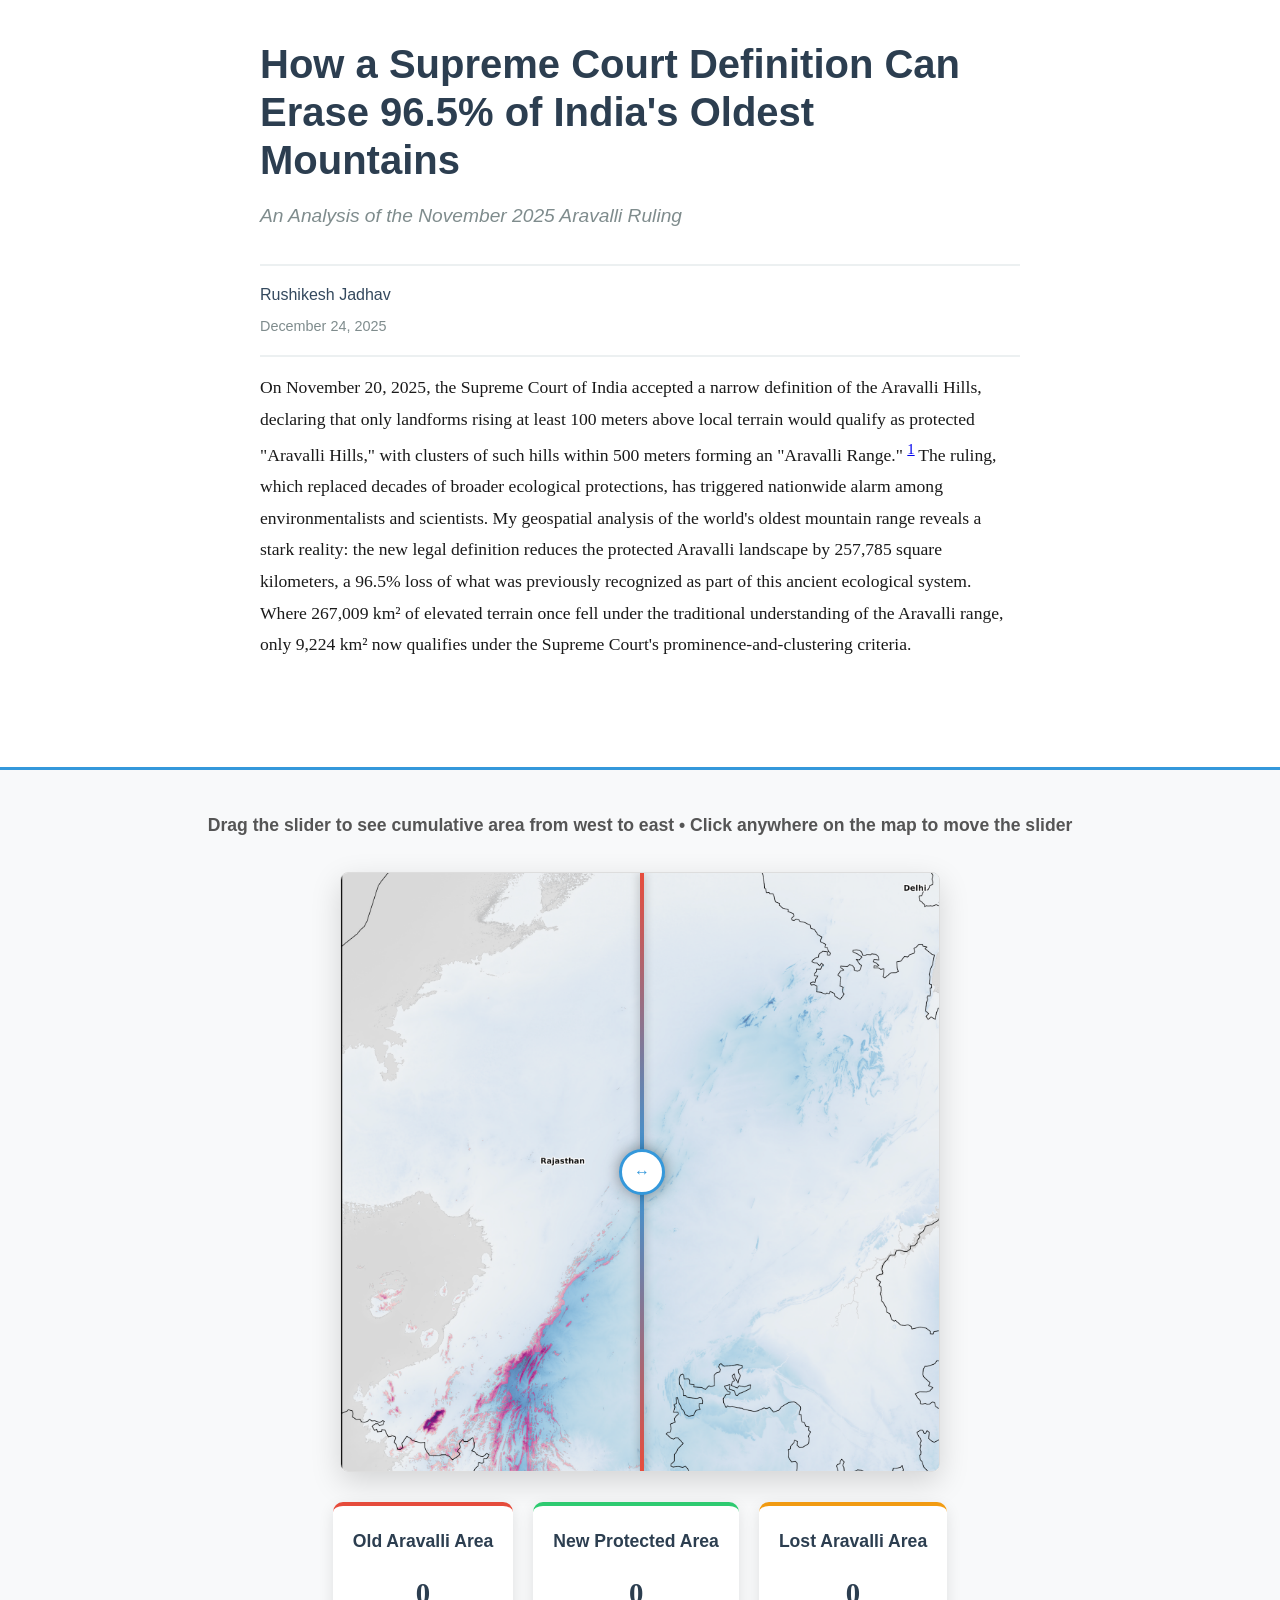
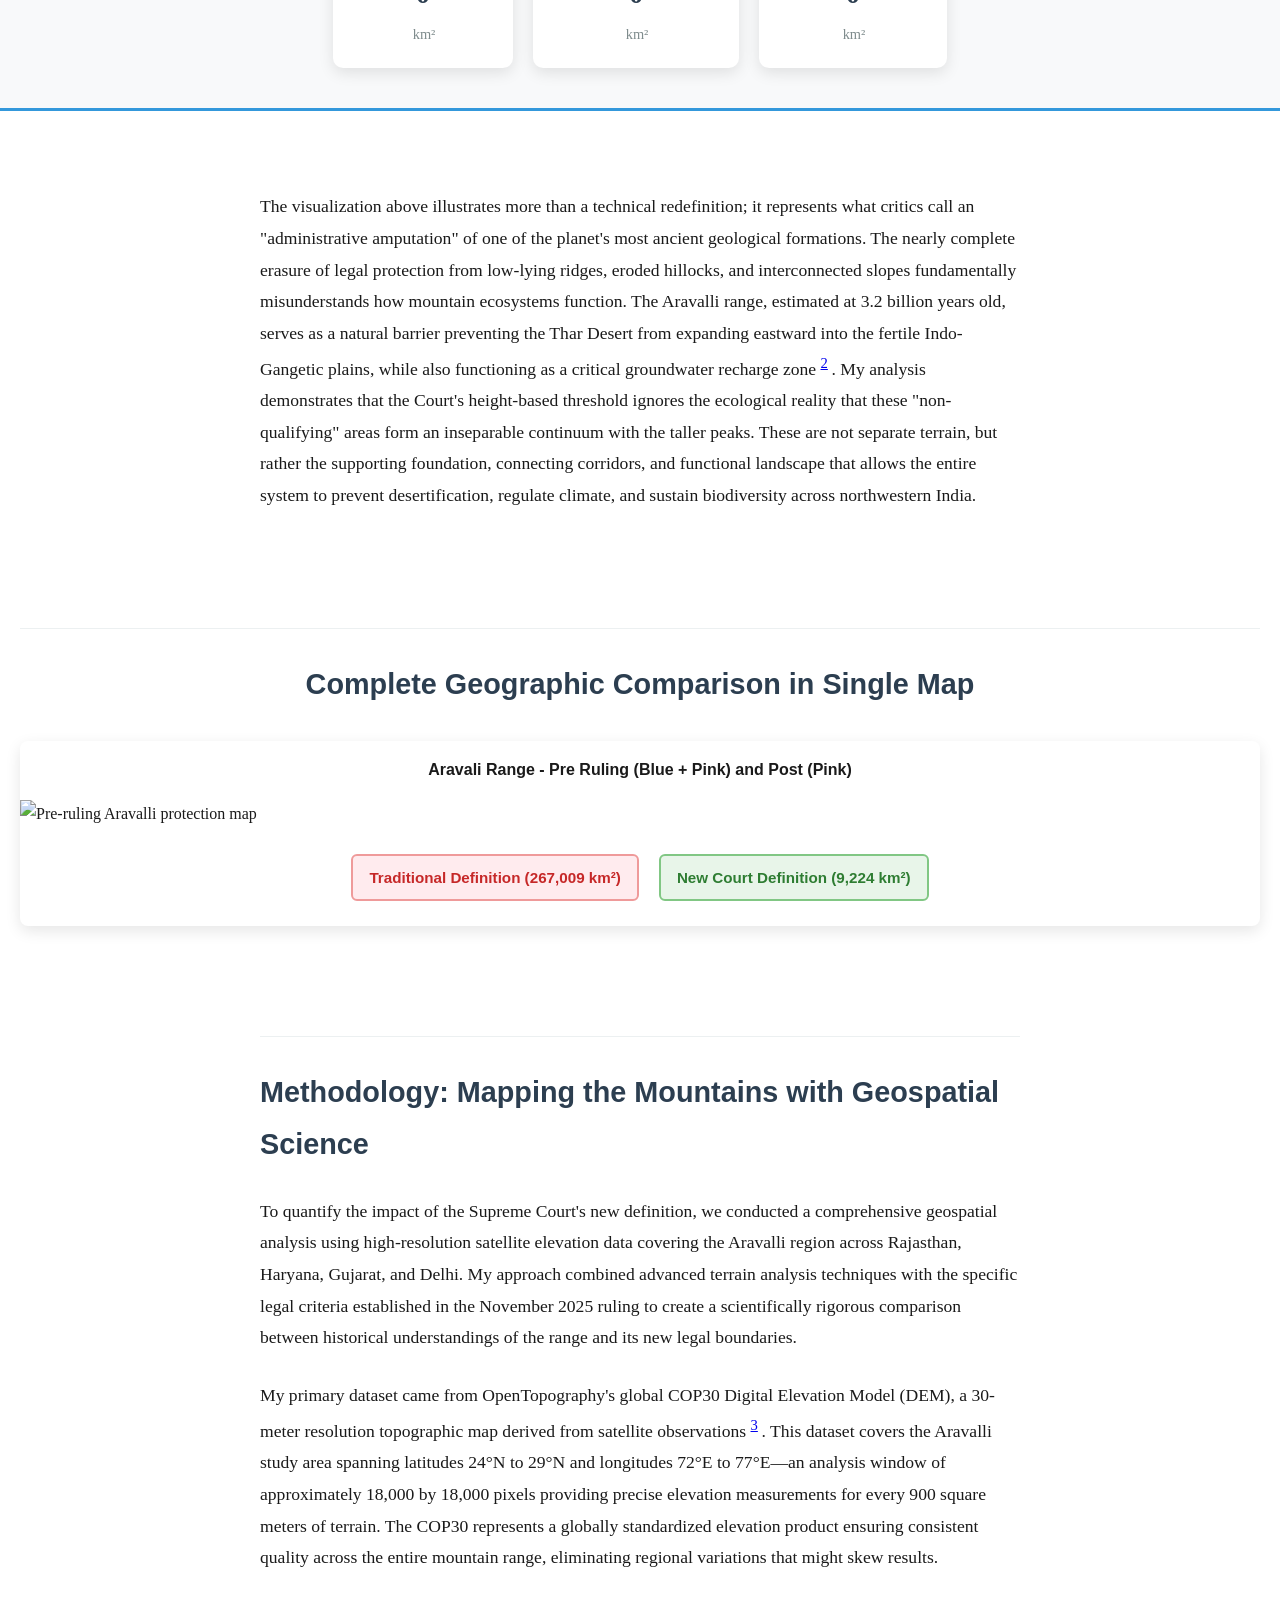
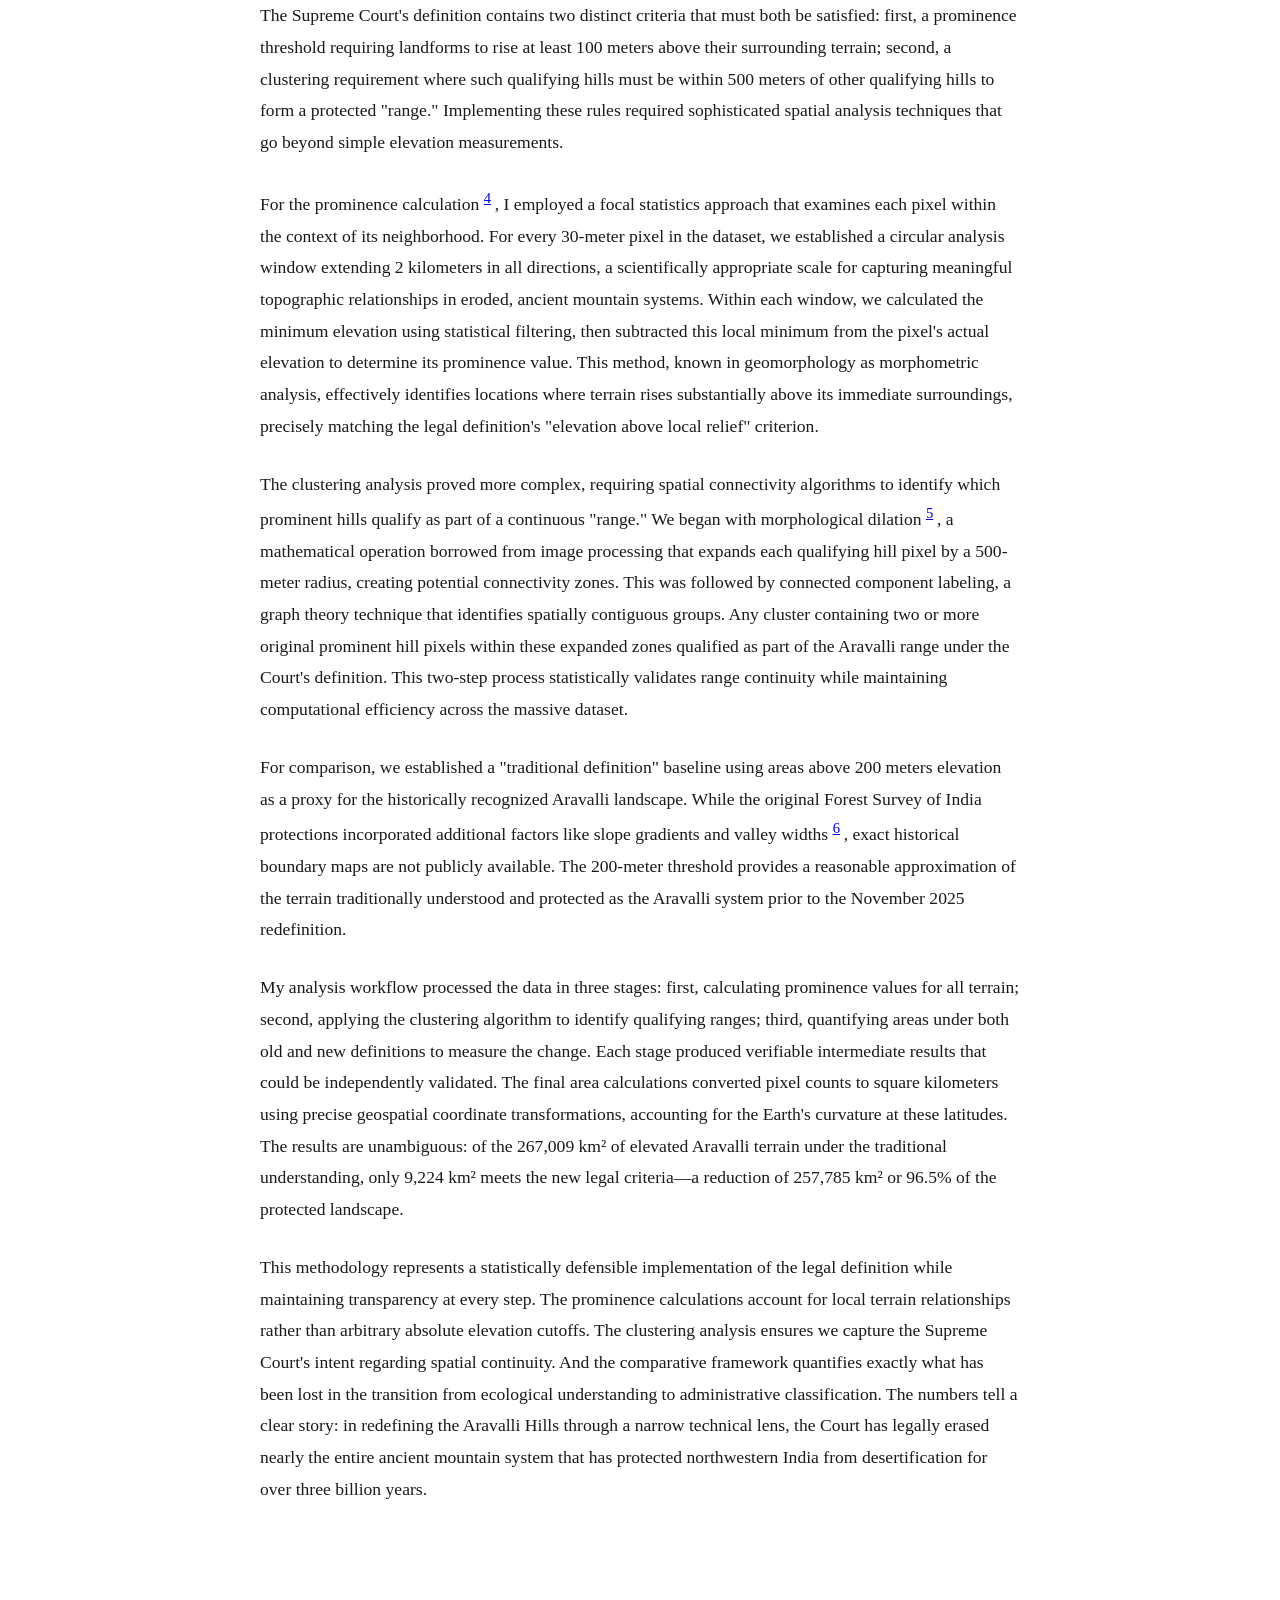
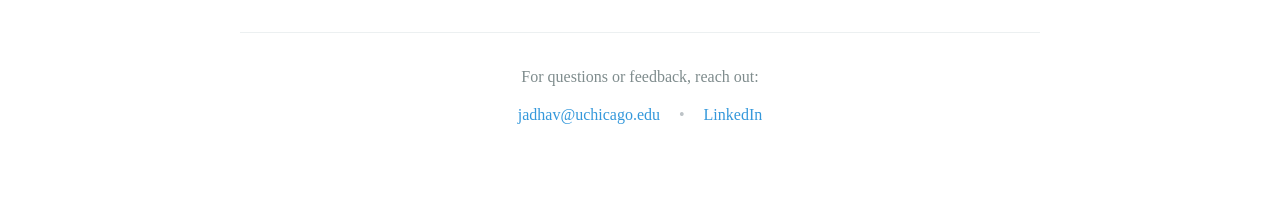
==== aravali_article/index.html @ 29427a2a "Move assets and data into aravali_article" ====
<!DOCTYPE html>
<html lang="en">
<head>
  <meta charset="utf-8" />
  <meta name="viewport" content="width=device-width, initial-scale=1.0">
  <title>How a Supreme Court Definition Erased 96.5% of India's Oldest Mountains</title>
  <link rel="stylesheet" href="style.css" />
  <script src="https://d3js.org/d3.v7.min.js"></script>
</head>
<body>

<div class="article-container">
  <h1>How a Supreme Court Definition Can Erase 96.5% of India's Oldest Mountains</h1>
  <p class="subtitle">An Analysis of the November 2025 Aravalli Ruling</p>
  <p class="Author">Rushikesh Jadhav</p>
  <p class="date">December 24, 2025</p>

  <p>On November 20, 2025, the Supreme Court of India accepted a narrow definition of the Aravalli Hills, declaring that only landforms rising at least 100 meters above local terrain would qualify as protected "Aravalli Hills," with clusters of such hills within 500 meters forming an "Aravalli Range."  
    <sup>
        <a href="https://www.bbc.com/news/articles/cn5ln4wee7wo" target="_blank" rel="noopener">1</a>
    </sup>
   The ruling, which replaced decades of broader ecological protections, has triggered nationwide alarm among environmentalists and scientists. My geospatial analysis of the world's oldest mountain range reveals a stark reality: the new legal definition reduces the protected Aravalli landscape by 257,785 square kilometers, a 96.5% loss of what was previously recognized as part of this ancient ecological system. Where 267,009 km² of elevated terrain once fell under the traditional understanding of the Aravalli range, only 9,224 km² now qualifies under the Supreme Court's prominence-and-clustering criteria.</p>
</div>

<div class="interactive-section">
  <div class="interactive-wrapper">
    <p class="tool-subtitle">
      <strong>Drag the slider to see cumulative area from west to east • Click anywhere on the map to move the slider</strong>
    </p>
    
    <div id="map-container">
      <div id="map">
        <img id="left-map" src="assets/slider_image2_new.png" alt="Old Aravalli Definition">
        <img id="right-map" src="assets/slider_image1_old.png" alt="New Aravalli Definition">
        <div id="slider"></div>
      </div>
    </div>
    
    <div id="stats">
      <div class="stat-box">
        <span class="label">Old Aravalli Area</span>
        <span class="value" id="old">0</span>
        <span class="unit">km²</span>
      </div>
      <div class="stat-box">
        <span class="label">New Protected Area</span>
        <span class="value" id="new">0</span>
        <span class="unit">km²</span>
      </div>
      <div class="stat-box">
        <span class="label">Lost Aravalli Area</span>
        <span class="value" id="lost">0</span>
        <span class="unit">km²</span>
      </div>
    </div>
  </div>
</div>

<div class="article-container">
  <p>The visualization above illustrates more than a technical redefinition; it represents what critics call an "administrative amputation" of one of the planet's most ancient geological formations. The nearly complete erasure of legal protection from low-lying ridges, eroded hillocks, and interconnected slopes fundamentally misunderstands how mountain ecosystems function. The Aravalli range, estimated at 3.2 billion years old, serves as a natural barrier preventing the Thar Desert from expanding eastward into the fertile Indo-Gangetic plains, while also functioning as a critical groundwater recharge zone
     <sup>
        <a href="https://timesofindia.indiatimes.com/life-style/travel/aravalli-hills-why-is-2-billion-year-old-mountain-range-is-in-news-and-the-reason-it-is-most-crucial-for-north-india/photostory/126116760.cms" target="_blank" rel="noopener">2</a>
    </sup>. 
    My analysis demonstrates that the Court's height-based threshold ignores the ecological reality that these "non-qualifying" areas form an inseparable continuum with the taller peaks. These are not separate terrain, but rather the supporting foundation, connecting corridors, and functional landscape that allows the entire system to prevent desertification, regulate climate, and sustain biodiversity across northwestern India.</p>
</div>

<div class="comparison-maps">
  <h2 class="comparison-title">Complete Geographic Comparison in Single Map</h2>
  <div class="maps-grid">
    <div class="map-box">
      <div class="map-title">Aravali Range - Pre Ruling (Blue + Pink) and Post (Pink)</div>
      <img src="assets/pre_ruling.png" alt="Pre-ruling Aravalli protection map">
      <div style="text-align: center; padding: 15px 0;">
        <div class="map-caption1">Traditional Definition (267,009 km²)</div>
        <div class="map-caption2">New Court Definition (9,224 km²)</div>
      </div>
    </div>
  </div>
</div>

<div class="article-container">
  <h2>Methodology: Mapping the Mountains with Geospatial Science</h2>

  <p>To quantify the impact of the Supreme Court's new definition, we conducted a comprehensive geospatial analysis using high-resolution satellite elevation data covering the Aravalli region across Rajasthan, Haryana, Gujarat, and Delhi. My approach combined advanced terrain analysis techniques with the specific legal criteria established in the November 2025 ruling to create a scientifically rigorous comparison between historical understandings of the range and its new legal boundaries.</p>

  <p>My primary dataset came from OpenTopography's global COP30 Digital Elevation Model (DEM), a 30-meter resolution topographic map derived from satellite observations
    <sup>
        <a href="https://portal.opentopography.org/raster?opentopoID=OTSDEM.032021.4326.3" target="_blank" rel="noopener">3</a>
    </sup>. 
     This dataset covers the Aravalli study area spanning latitudes 24°N to 29°N and longitudes 72°E to 77°E—an analysis window of approximately 18,000 by 18,000 pixels providing precise elevation measurements for every 900 square meters of terrain. The COP30 represents a globally standardized elevation product ensuring consistent quality across the entire mountain range, eliminating regional variations that might skew results.</p>

  <p>The Supreme Court's definition contains two distinct criteria that must both be satisfied: first, a prominence threshold requiring landforms to rise at least 100 meters above their surrounding terrain; second, a clustering requirement where such qualifying hills must be within 500 meters of other qualifying hills to form a protected "range." Implementing these rules required sophisticated spatial analysis techniques that go beyond simple elevation measurements.</p>

  <p>For the prominence calculation 
    <sup>
        <a href="https://en.wikipedia.org/wiki/Topographic_prominence" target="_blank" rel="noopener">4</a>
    </sup>, 
    I employed a focal statistics approach that examines each pixel within the context of its neighborhood. For every 30-meter pixel in the dataset, we established a circular analysis window extending 2 kilometers in all directions, a scientifically appropriate scale for capturing meaningful topographic relationships in eroded, ancient mountain systems. Within each window, we calculated the minimum elevation using statistical filtering, then subtracted this local minimum from the pixel's actual elevation to determine its prominence value. This method, known in geomorphology as morphometric analysis, effectively identifies locations where terrain rises substantially above its immediate surroundings, precisely matching the legal definition's "elevation above local relief" criterion.</p>

  <p>The clustering analysis proved more complex, requiring spatial connectivity algorithms to identify which prominent hills qualify as part of a continuous "range." We began with morphological dilation
    <sup>
        <a href="https://en.wikipedia.org/wiki/Dilation_(morphology)" target="_blank" rel="noopener">5</a>
    </sup>, 
    a mathematical operation borrowed from image processing that expands each qualifying hill pixel by a 500-meter radius, creating potential connectivity zones. This was followed by connected component labeling, a graph theory technique that identifies spatially contiguous groups. Any cluster containing two or more original prominent hill pixels within these expanded zones qualified as part of the Aravalli range under the Court's definition. This two-step process statistically validates range continuity while maintaining computational efficiency across the massive dataset.</p>

  <p>For comparison, we established a "traditional definition" baseline using areas above 200 meters elevation as a proxy for the historically recognized Aravalli landscape. While the original Forest Survey of India protections incorporated additional factors like slope gradients and valley widths
    <sup>
        <a href="https://www.msn.com/en-in/news/India/aravalli-and-its-ranges-decoding-how-india-classifies-its-hills-and-mountains/ar-AA1SSK7w" target="_blank" rel="noopener">6</a>
    </sup>, exact historical boundary maps are not publicly available. The 200-meter threshold provides a reasonable approximation of the terrain traditionally understood and protected as the Aravalli system prior to the November 2025 redefinition.</p>

  <p>My analysis workflow processed the data in three stages: first, calculating prominence values for all terrain; second, applying the clustering algorithm to identify qualifying ranges; third, quantifying areas under both old and new definitions to measure the change. Each stage produced verifiable intermediate results that could be independently validated. The final area calculations converted pixel counts to square kilometers using precise geospatial coordinate transformations, accounting for the Earth's curvature at these latitudes. The results are unambiguous: of the 267,009 km² of elevated Aravalli terrain under the traditional understanding, only 9,224 km² meets the new legal criteria—a reduction of 257,785 km² or 96.5% of the protected landscape.</p>

  <p>This methodology represents a statistically defensible implementation of the legal definition while maintaining transparency at every step. The prominence calculations account for local terrain relationships rather than arbitrary absolute elevation cutoffs. The clustering analysis ensures we capture the Supreme Court's intent regarding spatial continuity. And the comparative framework quantifies exactly what has been lost in the transition from ecological understanding to administrative classification. The numbers tell a clear story: in redefining the Aravalli Hills through a narrow technical lens, the Court has legally erased nearly the entire ancient mountain system that has protected northwestern India from desertification for over three billion years.</p>
</div>

<script src="script.js"></script>

<div class="contact-section">
  <p class="contact-text">For questions or feedback, reach out:</p>
  <div class="contact-links">
    <a href="mailto:jadhav@uchicago.edu">jadhav@uchicago.edu</a>
    <span class="separator">•</span>
    <a href="https://www.linkedin.com/in/rushikesh-jadhav-mpp" target="_blank" rel="noopener">LinkedIn</a>
  </div>
</div>

</body>
</html>
---- aravali_article/style.css ----
* {
  margin: 0;
  padding: 0;
  box-sizing: border-box;
}

body {
  font-family: 'Georgia', serif;
  line-height: 1.8;
  color: #1a1a1a;
  background: #ffffff;
}

/* Article Container Styles */
.article-container {
  max-width: 800px;
  margin: 0 auto;
  padding: 40px 20px;
}

h1 {
  font-family: 'Helvetica Neue', Arial, sans-serif;
  font-size: 2.5em;
  font-weight: 700;
  color: #2c3e50;
  margin-bottom: 15px;
  line-height: 1.2;
}

.subtitle {
  font-family: 'Helvetica Neue', Arial, sans-serif;
  font-size: 1.2em;
  color: #7f8c8d;
  font-style: italic;
  margin-bottom: 15px;
  padding-bottom: 30px;
  border-bottom: 2px solid #ecf0f1;
}
.Author {
  font-family: 'Helvetica Neue', Arial, sans-serif;
  font-size: 1em;
  color: #34495e;
  margin-bottom: 5px;
}
.date {
  font-family: 'Helvetica Neue', Arial, sans-serif;
  font-size: 0.9em;
  color: #7f8c8d;
  margin-bottom: 15px;
  padding-bottom: 15px;
  border-bottom: 2px solid #ecf0f1;
}

p {
  margin-bottom: 1.5em;
  font-size: 1.1em;
}

h2 {
  font-family: 'Helvetica Neue', Arial, sans-serif;
  font-size: 1.8em;
  font-weight: 700;
  color: #2c3e50;
  margin: 50px 0 25px;
  padding-top: 30px;
  border-top: 1px solid #ecf0f1;
}

/* Interactive Section Styles */
.interactive-section {
  background: #f8f9fa;
  padding: 40px 20px;
  margin: 40px 0;
  border-top: 3px solid #3498db;
  border-bottom: 3px solid #3498db;
}

.interactive-wrapper {
  max-width: 1000px;
  margin: 0 auto;
}

.tool-subtitle {
  text-align: center;
  color: #555;
  margin-bottom: 30px;
  font-size: 1.1em;
  font-family: 'Helvetica Neue', Arial, sans-serif;
}

#map-container {
  display: flex;
  justify-content: center;
  width: 100%;
}

#map {
  position: relative;
  width: 100%;
  max-width: 600px;
  margin: 0 auto 30px;
  box-shadow: 0 10px 30px rgba(0, 0, 0, 0.15);
  border-radius: 8px;
  overflow: hidden;
  border: 1px solid #ddd;
  aspect-ratio: 1 / 1;  /* Forces square */
}

#map img {
  position: absolute;
  top: 0;
  left: 0;
  width: 100%;
  height: 100%;
  object-fit: cover;
  object-position: center;
  display: block;
}

#right-map {
  clip-path: inset(0 0 0 50%);
}

#slider {
  position: absolute;
  top: 0;
  bottom: 0;
  left: 50%;
  width: 4px;
  background: linear-gradient(to bottom, #e74c3c, #3498db, #e74c3c);
  cursor: ew-resize;
  z-index: 10;
  box-shadow: 0 0 10px rgba(0, 0, 0, 0.3);
  transition: width 0.2s ease;
}

#slider:hover {
  width: 8px;
}

#slider::before {
  content: '';
  position: absolute;
  top: 50%;
  left: 50%;
  transform: translate(-50%, -50%);
  width: 40px;
  height: 40px;
  background: white;
  border-radius: 50%;
  border: 3px solid #3498db;
  box-shadow: 0 0 15px rgba(0, 0, 0, 0.4);
  cursor: grab;
}

#slider::after {
  content: '↔';
  position: absolute;
  top: 50%;
  left: 50%;
  transform: translate(-50%, -50%);
  font-size: 16px;
  font-weight: bold;
  color: #3498db;
  pointer-events: none;
}

#stats {
  display: flex;
  gap: 20px;
  justify-content: center;
  flex-wrap: wrap;
}

.stat-box {
  background: white;
  padding: 20px;
  border-radius: 10px;
  box-shadow: 0 5px 15px rgba(0, 0, 0, 0.1);
  min-width: 180px;
  text-align: center;
  border-top: 4px solid;
  transition: transform 0.3s ease, box-shadow 0.3s ease;
}

.stat-box:hover {
  transform: translateY(-5px);
  box-shadow: 0 10px 20px rgba(0, 0, 0, 0.15);
}

.stat-box:nth-child(1) {
  border-color: #e74c3c;
}

.stat-box:nth-child(2) {
  border-color: #2ecc71;
}

.stat-box:nth-child(3) {
  border-color: #f39c12;
}

.stat-box .label {
  display: block;
  font-size: 1.1em;
  font-weight: 600;
  margin-bottom: 10px;
  color: #2c3e50;
  font-family: 'Helvetica Neue', Arial, sans-serif;
}

.stat-box .value {
  display: block;
  font-size: 1.8em;
  font-weight: 700;
  color: #2c3e50;
}

.stat-box .unit {
  font-size: 0.9em;
  color: #7f8c8d;
  margin-left: 2px;
}

/* Comparison Maps Section */
.comparison-maps {
  max-width: 1500px;
  margin: 20px auto !important;
  padding: 0 20px !important;
}

.maps-grid {
  display: grid !important;
  gap: 30px !important;
  margin-bottom: 20px !important;
}

.map-box {
  background: white;
  border-radius: 8px;
  box-shadow: 0 5px 15px rgba(0, 0, 0, 0.1);
  overflow: hidden;
}

.map-box img {
  width: 100%;
  height: auto;  /* Change back to auto */
  max-height: 600px;  /* Add this instead */
  display: block;
  object-fit: contain;
}

.comparison-title {
  text-align: center;
  font-size: 1.8em;
  font-weight: 700;
  color: #2c3e50;
  margin-bottom: 30px;
  font-family: 'Helvetica Neue', Arial, sans-serif;
}

.map-title {
  padding: 15px;
  text-align: center;
  font-weight: 600;
  font-family: 'Helvetica Neue', Arial, sans-serif;
  font-size: 1em;
}

.map-caption1,
.map-caption2 {
  display: inline-block;
  padding: 8px 16px;
  margin: 10px 8px;
  text-align: center;
  font-weight: 600;
  font-family: 'Helvetica Neue', Arial, sans-serif;
  font-size: 0.95em;
  border-radius: 6px;
  border: 2px solid;
}

.map-caption1 {
  background: #ffebee;
  color: #c62828;
  border-color: #ef9a9a;
}

.map-caption2 {
  background: #e8f5e9;
  color: #2e7d32;
  border-color: #81c784;
}
/* Contact section */ 

.contact-section {
  max-width: 800px;
  margin: 60px auto 40px;
  padding: 30px 20px;
  text-align: center;
  border-top: 1px solid #ecf0f1;
}

.contact-text {
  font-size: 1em;
  color: #7f8c8d;
  margin-bottom: 10px;
}

.contact-links {
  font-size: 1em;
  color: #2c3e50;
}

.contact-links a {
  color: #3498db;
  text-decoration: none;
  font-weight: 500;
  transition: color 0.2s ease;
}

.contact-links a:hover {
  color: #2980b9;
  text-decoration: underline;
}

.separator {
  margin: 0 15px;
  color: #bdc3c7;
}

/* Responsive Design */
@media (max-width: 768px) {
  h1 {
    font-size: 1.8em;
  }

  #map {
    width: 100%;
    height: 400px;
  }

  .maps-grid {
    grid-template-columns: 1fr;
  }

  .interactive-section {
    margin: 40px 0;
    padding: 30px 15px;
  }

  .article-container {
    padding: 30px 15px;
  }
}
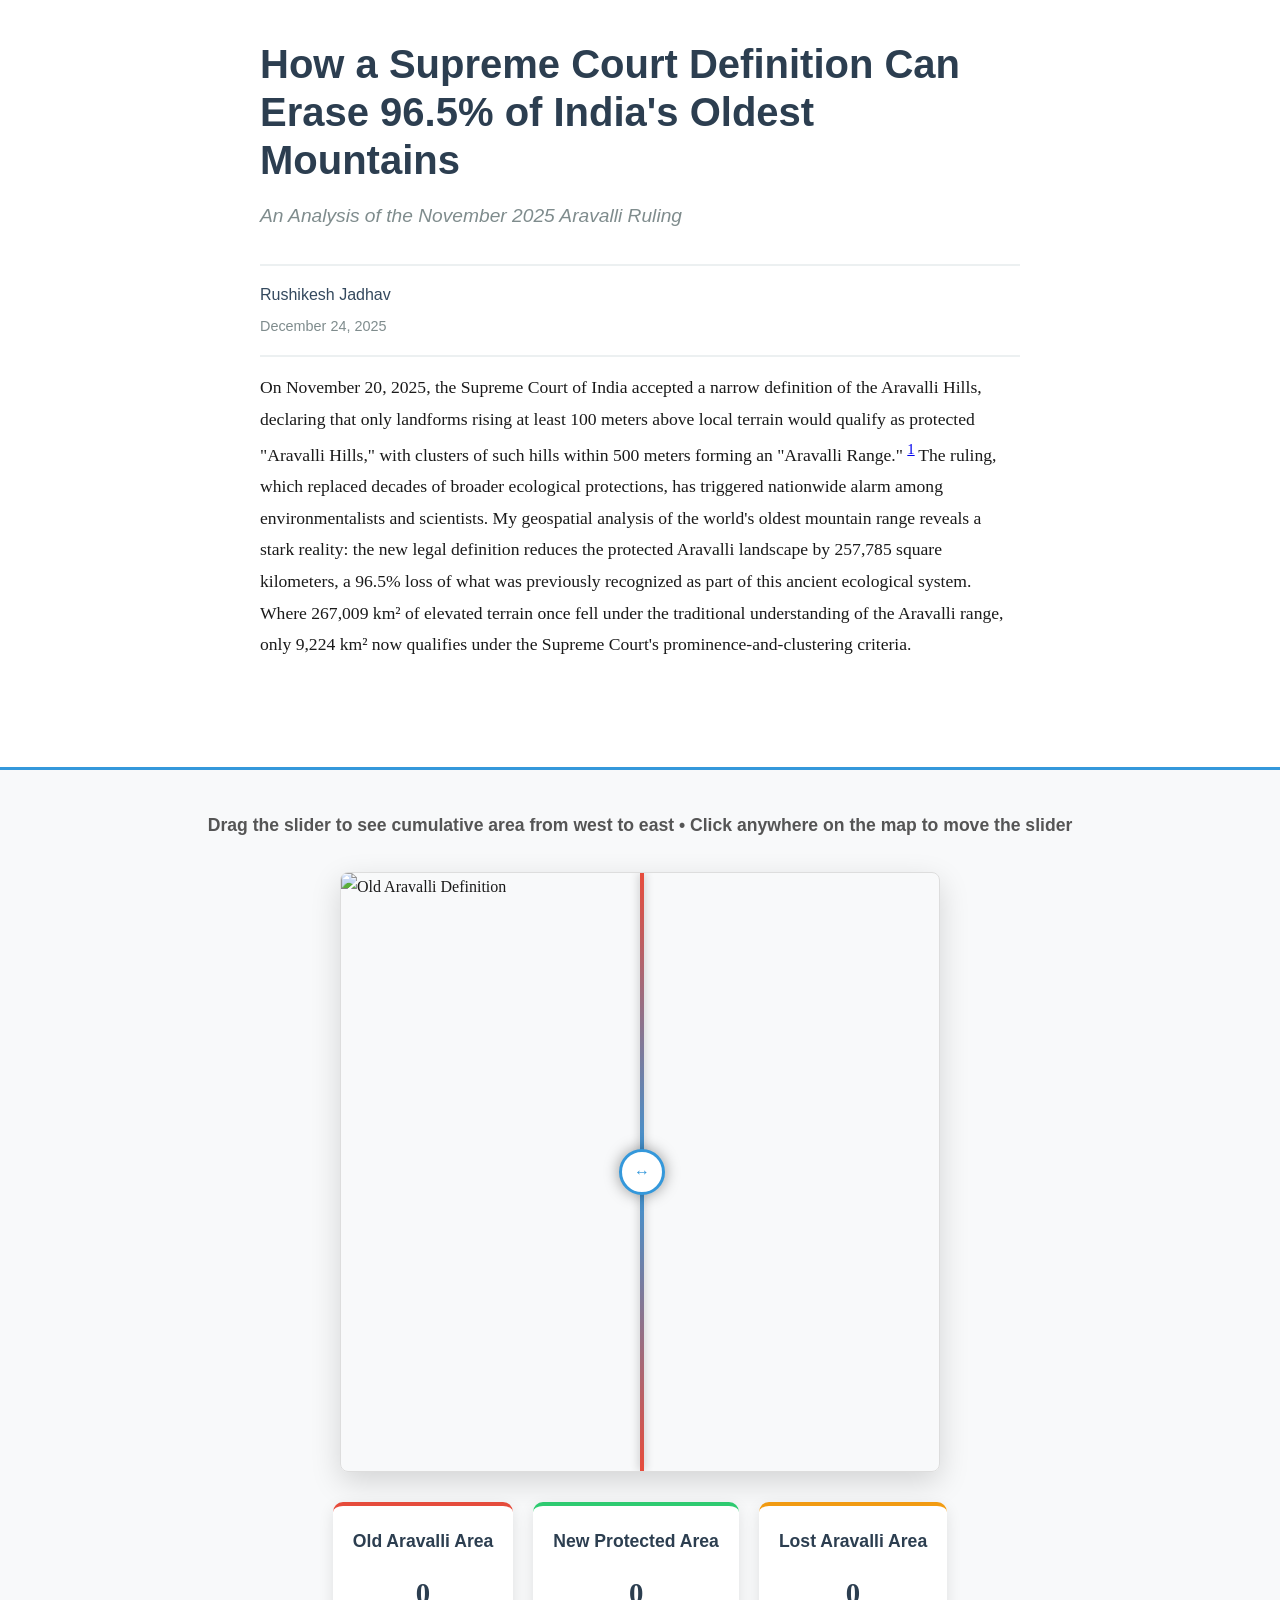
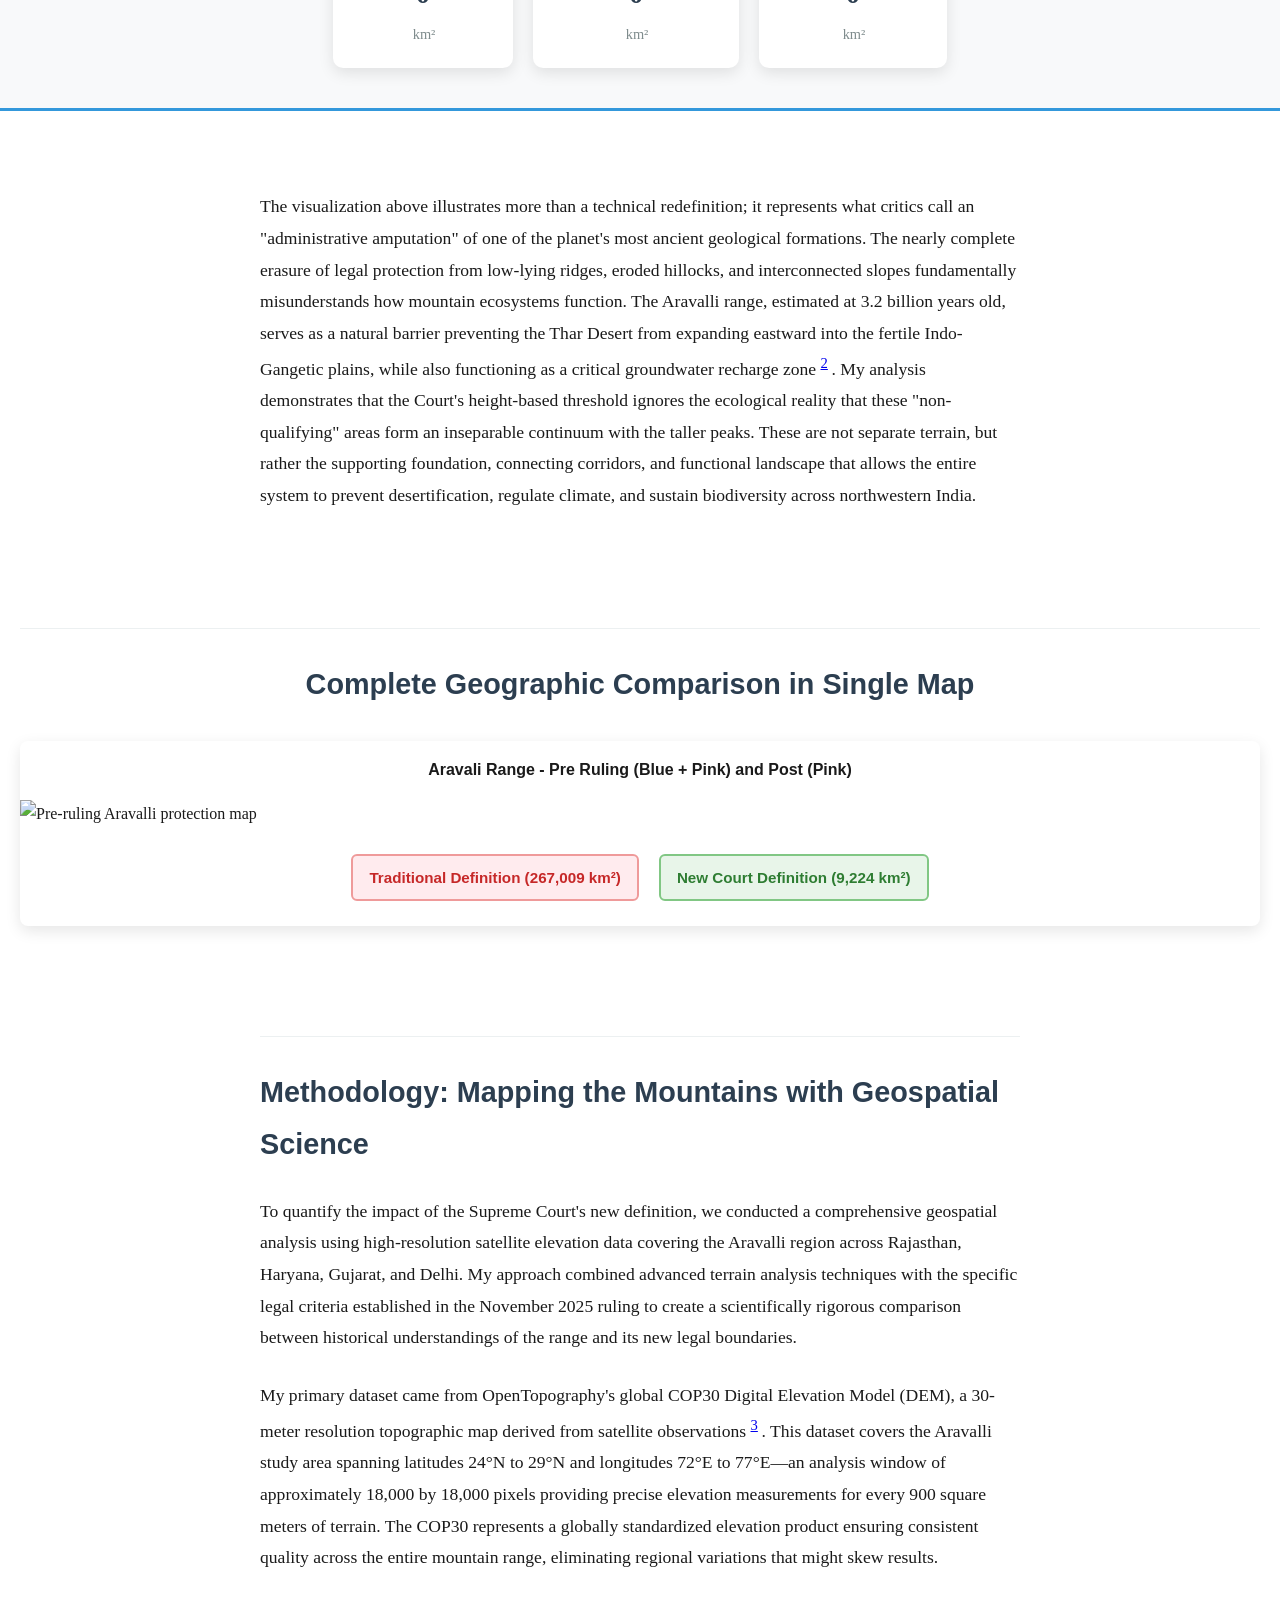
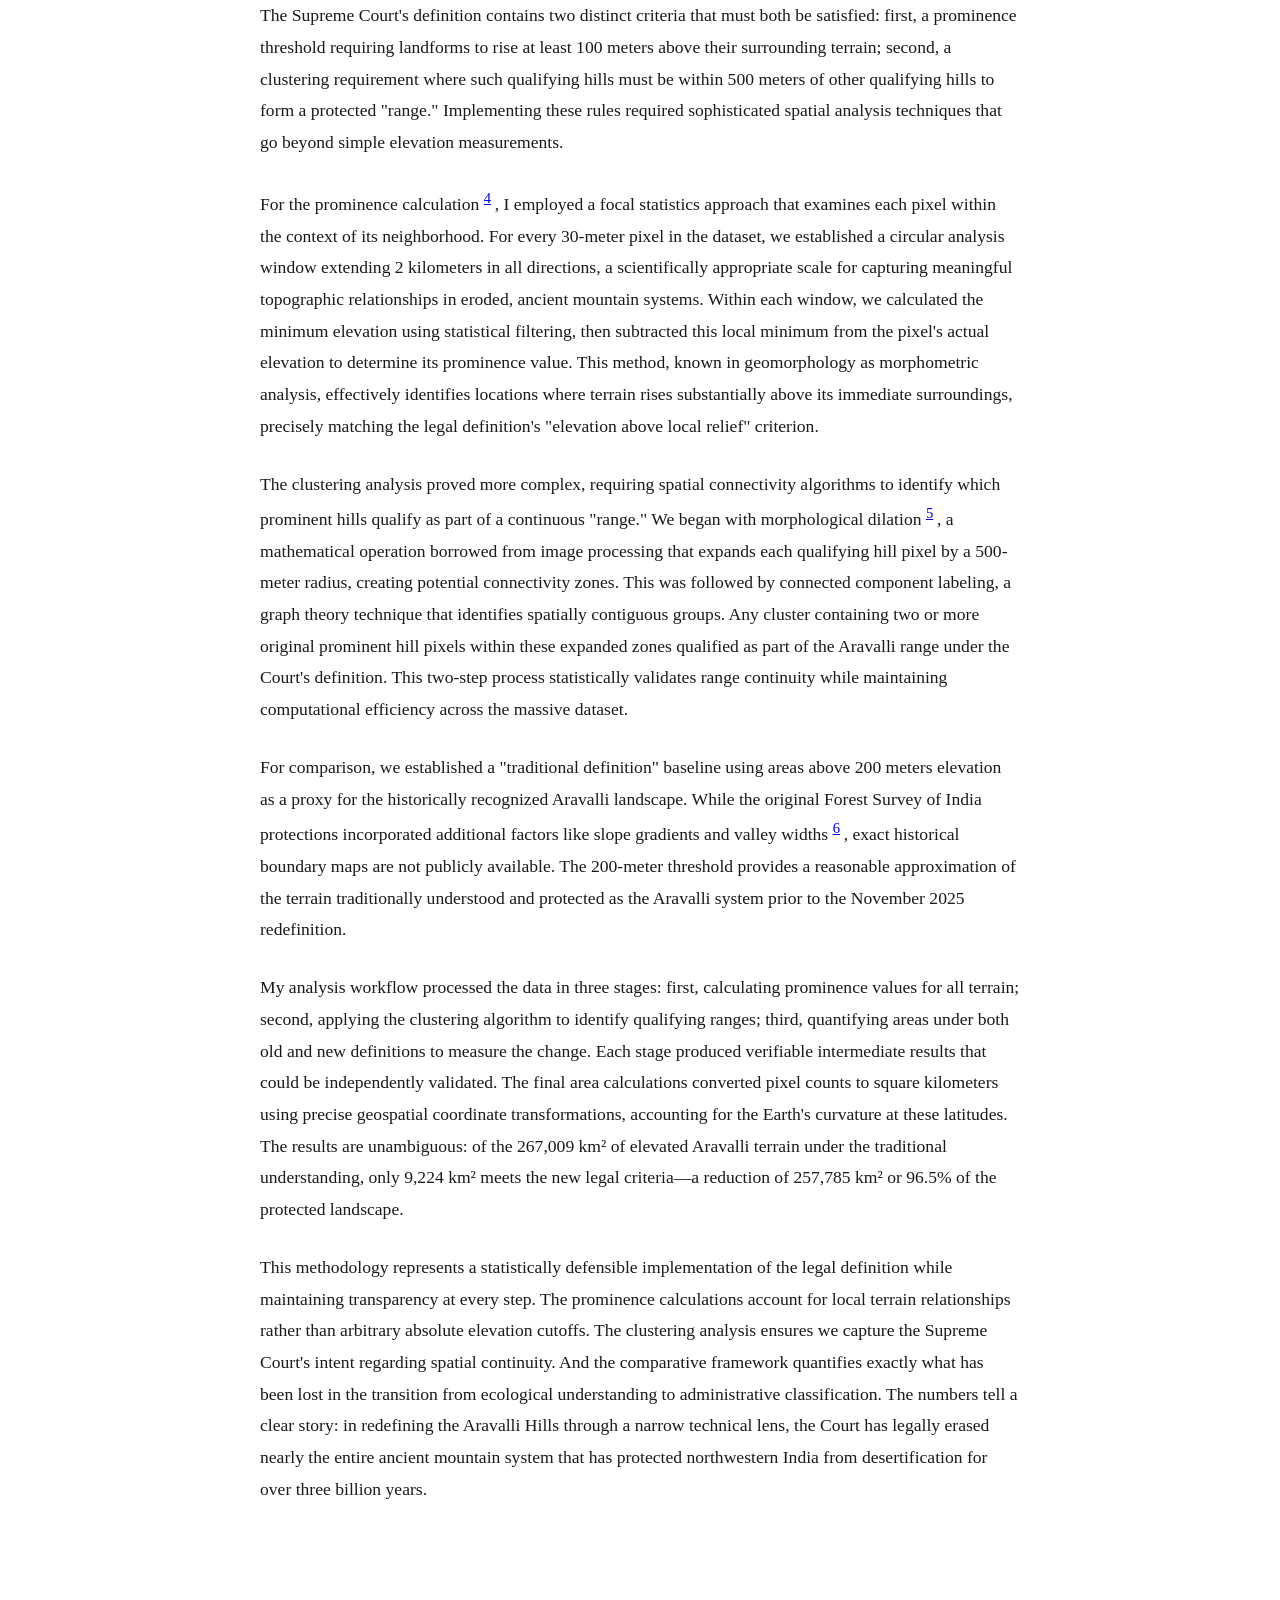
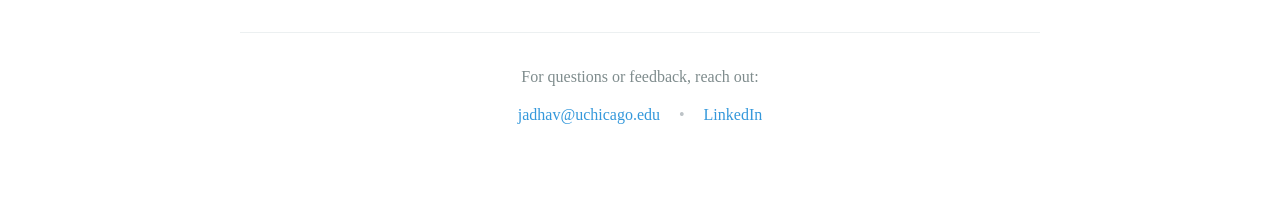
==== commit f98cd948: "Update image paths in index.html for consistency" ====
--- a/aravali_article/index.html
+++ b/aravali_article/index.html
@@ -30,8 +30,8 @@
     
     <div id="map-container">
       <div id="map">
-        <img id="left-map" src="assets/slider_image2_new.png" alt="Old Aravalli Definition">
-        <img id="right-map" src="assets/slider_image1_old.png" alt="New Aravalli Definition">
+        <img id="left-map" src="aravali_article/assets/slider_image2_new.png" alt="Old Aravalli Definition">
+        <img id="right-map" src="aravali_article/assets/slider_image1_old.png" alt="New Aravalli Definition">
         <div id="slider"></div>
       </div>
     </div>
@@ -69,7 +69,7 @@
   <div class="maps-grid">
     <div class="map-box">
       <div class="map-title">Aravali Range - Pre Ruling (Blue + Pink) and Post (Pink)</div>
-      <img src="assets/pre_ruling.png" alt="Pre-ruling Aravalli protection map">
+      <img src="aravali_article/assets/pre_ruling.png" alt="Pre-ruling Aravalli protection map">
       <div style="text-align: center; padding: 15px 0;">
         <div class="map-caption1">Traditional Definition (267,009 km²)</div>
         <div class="map-caption2">New Court Definition (9,224 km²)</div>
@@ -125,4 +125,4 @@
 </div>
 
 </body>
-</html>+</html>
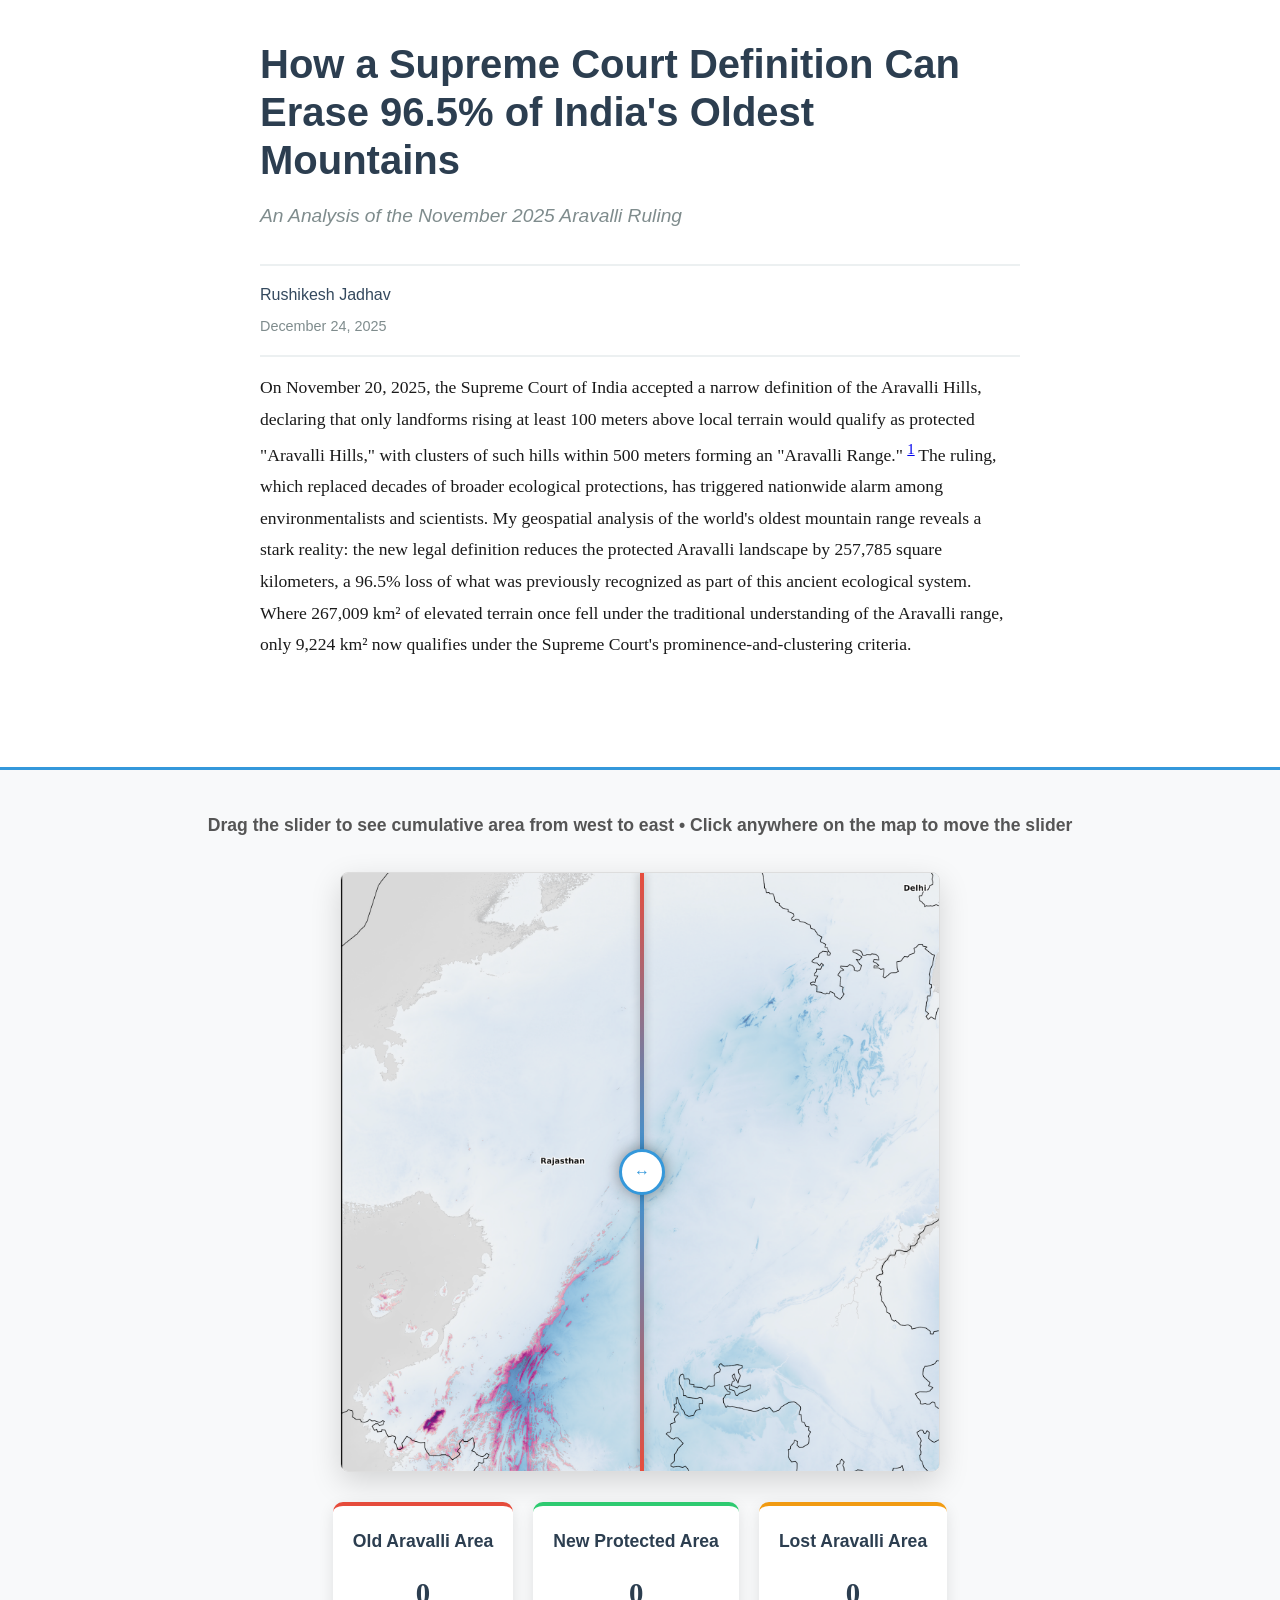
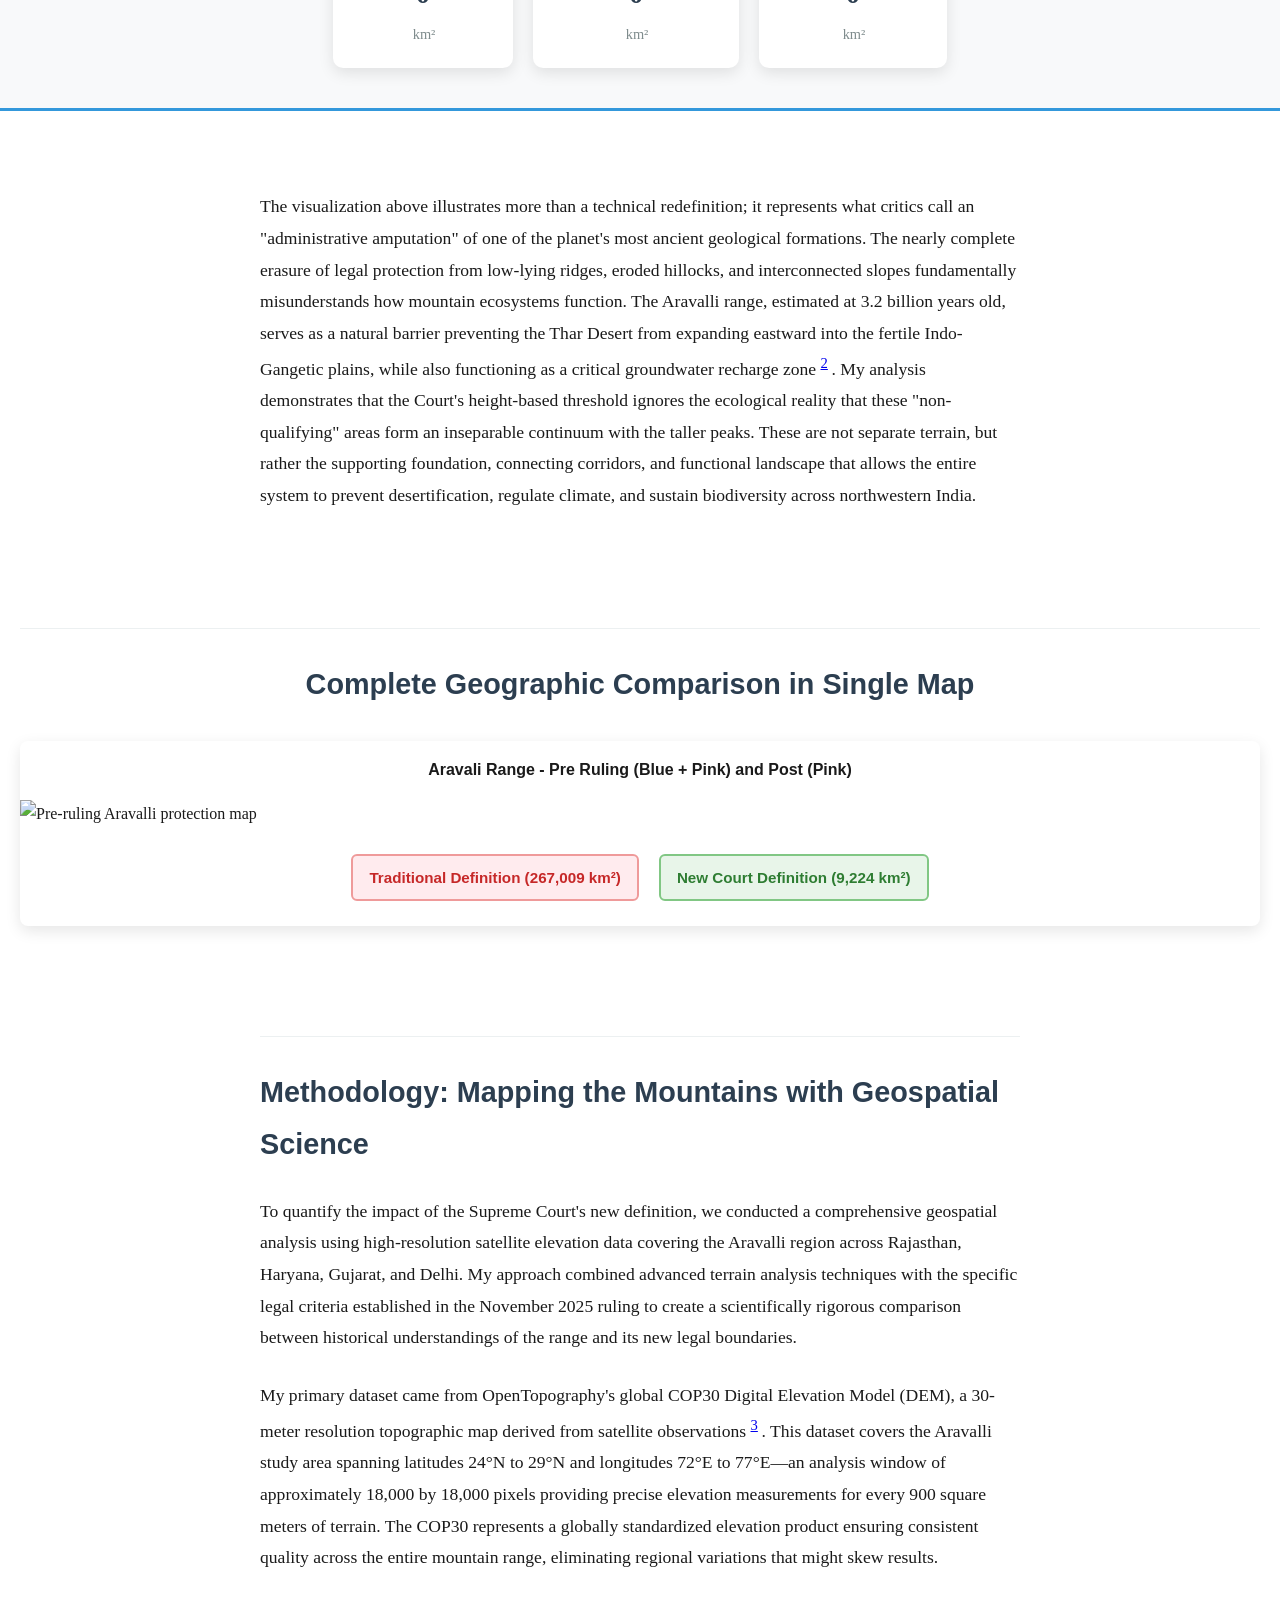
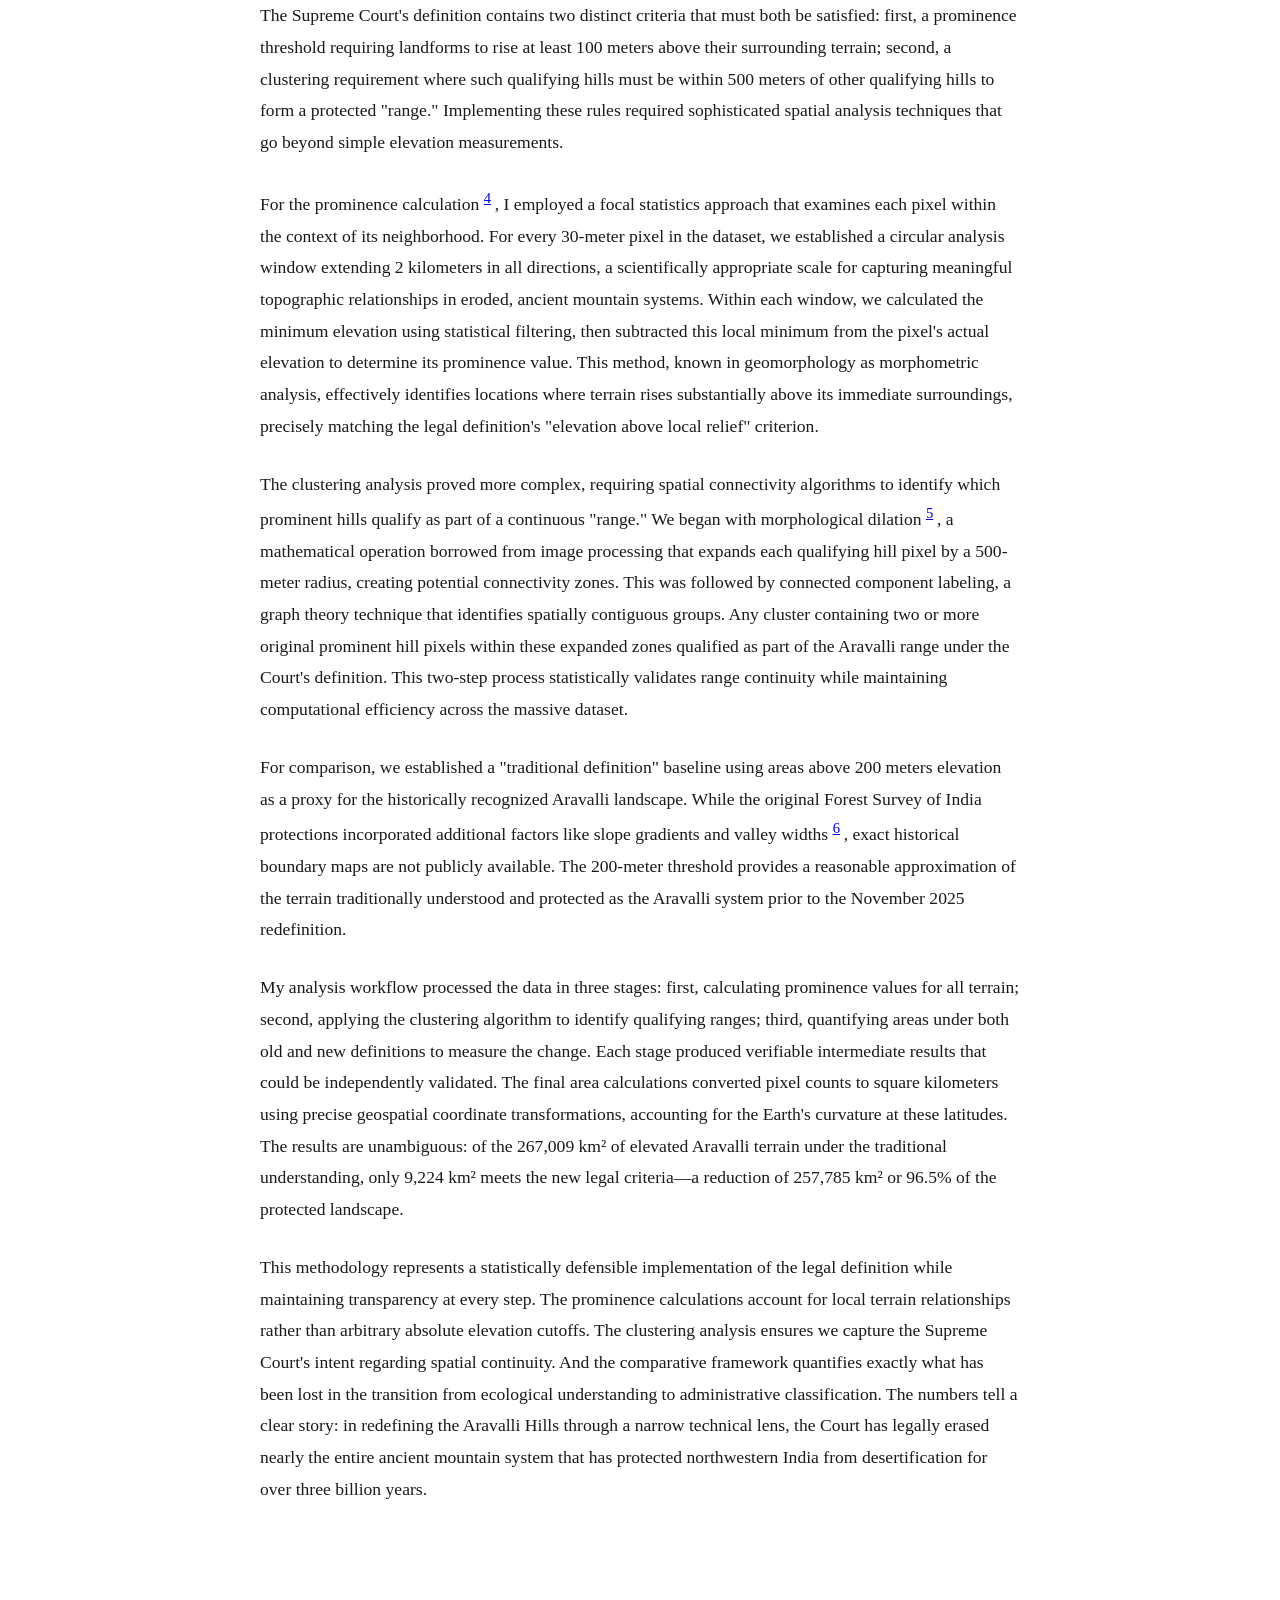
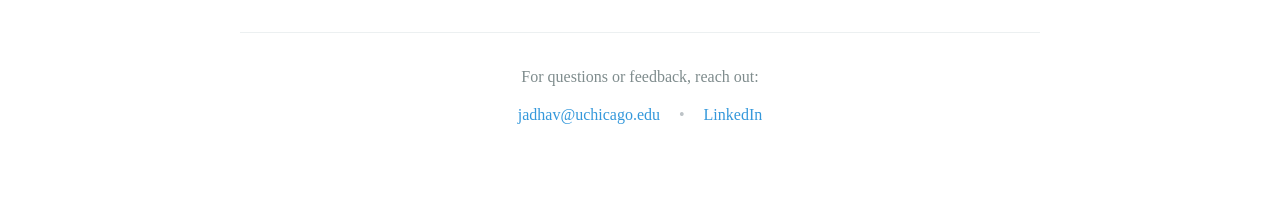
==== commit d91d1c5a: "Update image paths in index.html to relative URLs" ====
--- a/aravali_article/index.html
+++ b/aravali_article/index.html
@@ -30,8 +30,8 @@
     
     <div id="map-container">
       <div id="map">
-        <img id="left-map" src="aravali_article/assets/slider_image2_new.png" alt="Old Aravalli Definition">
-        <img id="right-map" src="aravali_article/assets/slider_image1_old.png" alt="New Aravalli Definition">
+        <img id="left-map" src="assets/slider_image2_new.png" alt="Old Aravalli Definition">
+        <img id="right-map" src="assets/slider_image1_old.png" alt="New Aravalli Definition">
         <div id="slider"></div>
       </div>
     </div>
@@ -69,7 +69,7 @@
   <div class="maps-grid">
     <div class="map-box">
       <div class="map-title">Aravali Range - Pre Ruling (Blue + Pink) and Post (Pink)</div>
-      <img src="aravali_article/assets/pre_ruling.png" alt="Pre-ruling Aravalli protection map">
+      <img src="assets/pre_ruling.png" alt="Pre-ruling Aravalli protection map">
       <div style="text-align: center; padding: 15px 0;">
         <div class="map-caption1">Traditional Definition (267,009 km²)</div>
         <div class="map-caption2">New Court Definition (9,224 km²)</div>
